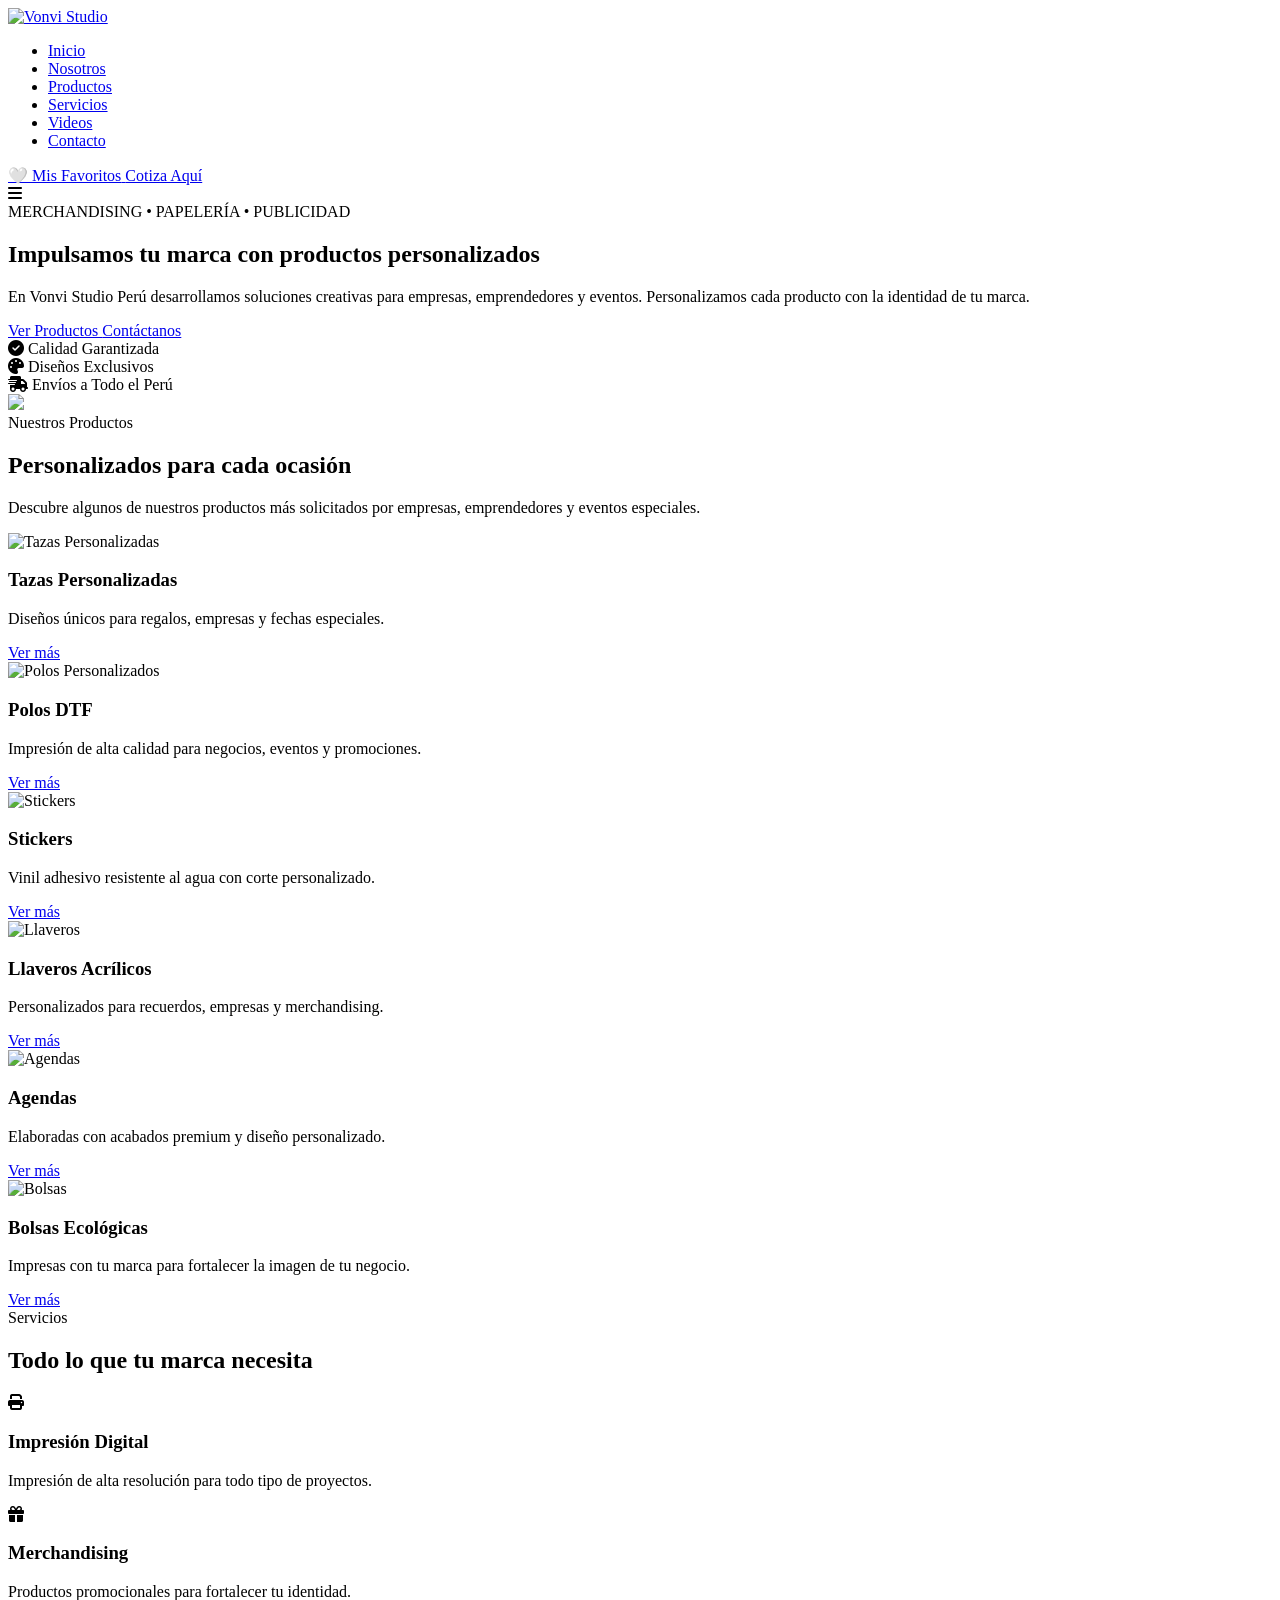
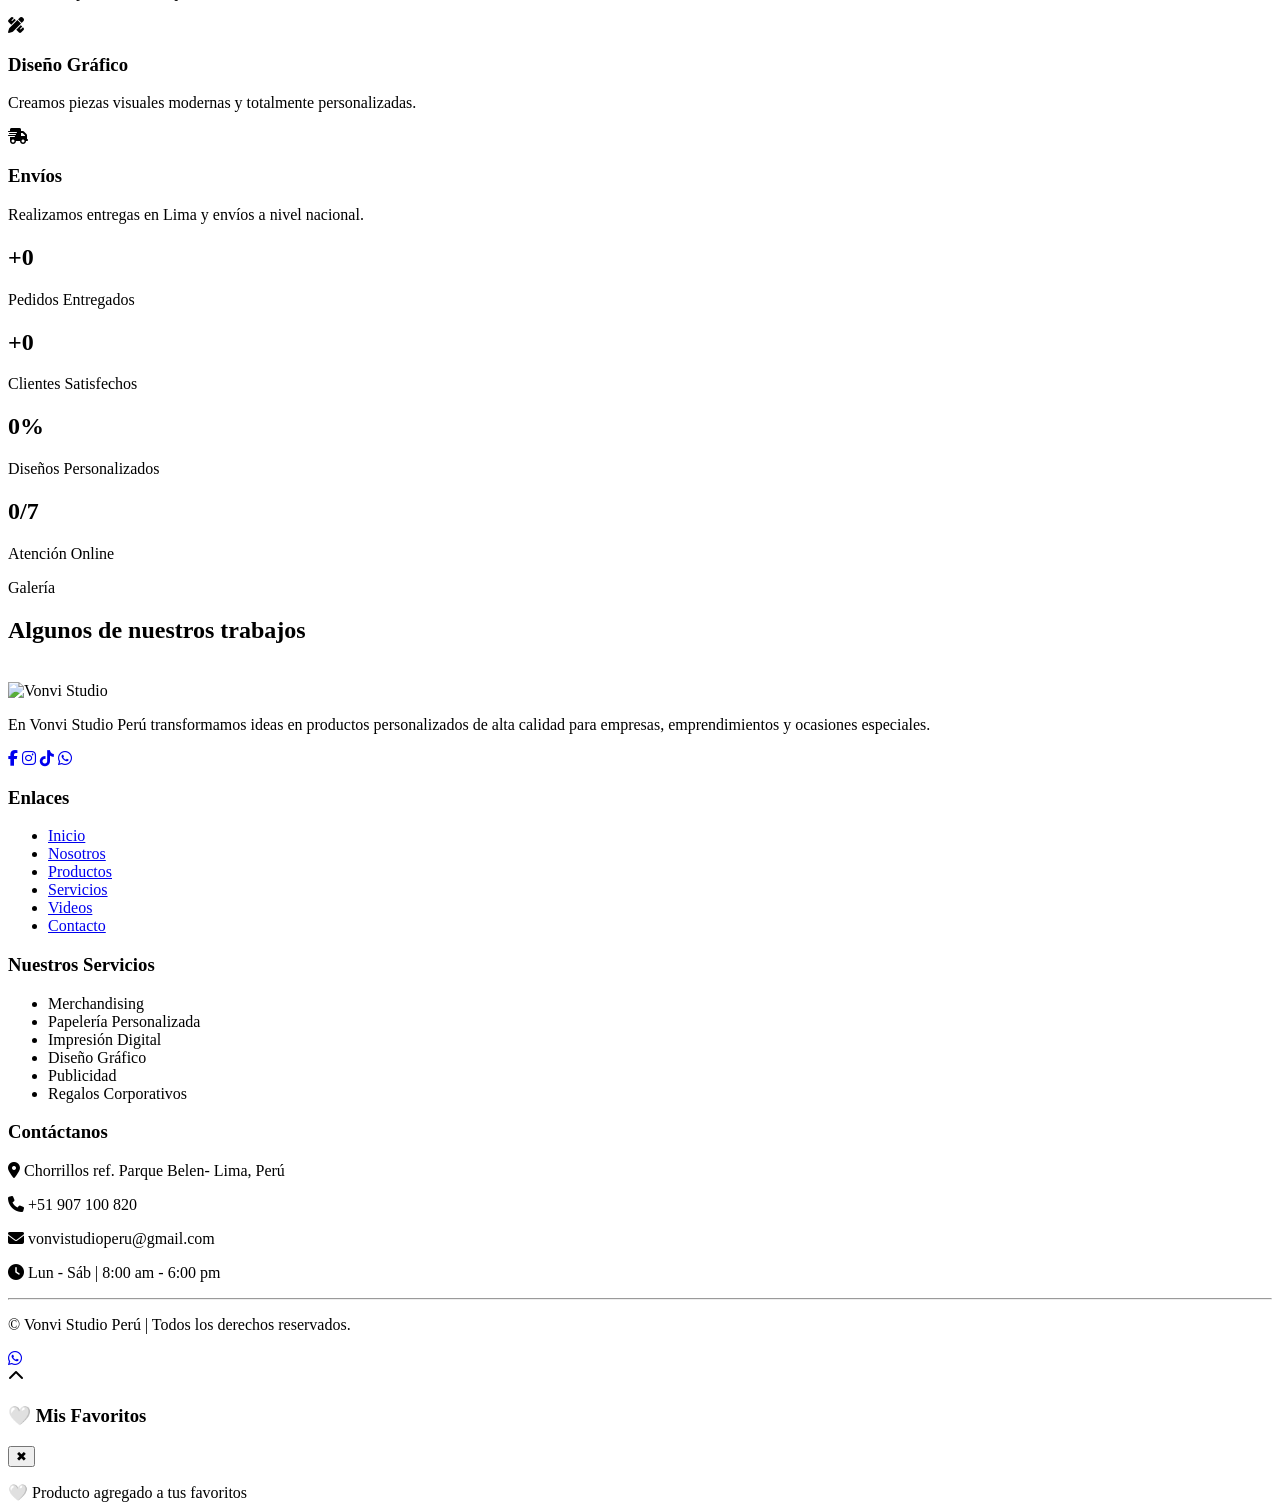
==== index.html @ 6f1f0d2c "Add files via upload" ====
<!DOCTYPE html>
<html lang="es">

<head>

    <meta charset="UTF-8">
    <meta name="viewport" content="width=device-width, initial-scale=1.0">

    <title>Productos | Vonvi Studio Perú</title>
    <link rel="icon" type="image/png" href="img/icon.png">

    <link rel="stylesheet" href="css/estilos.css">
    <link rel="stylesheet" href="css/responsive.css">
    <script src="JAVASCRIPT/script.js"></script>
    <link rel="preconnect" href="https://fonts.googleapis.com">

    <link rel="preconnect" href="https://fonts.gstatic.com" crossorigin>

    <link href="https://fonts.googleapis.com/css2?family=Poppins:wght@300;400;500;600;700;800&display=swap"
        rel="stylesheet">

    <link rel="stylesheet" href="https://cdnjs.cloudflare.com/ajax/libs/font-awesome/6.5.2/css/all.min.css">

</head>

<body>

    <header>

        <div class="contenedor">

            <div class="logo">

                <a href="index.html">

                    <img src="img/logo.png" alt="Vonvi Studio">

                </a>

            </div>

            <nav id="menu">

                <ul>

                    <li><a href="index.html" class="activo">Inicio</a></li>

                    <li><a href="nosotros.html">Nosotros</a></li>

                    <li><a href="productos.html">Productos</a></li>

                    <li><a href="servicios.html">Servicios</a></li>

                    <li><a href="videos.html">Videos</a></li>

                    <li><a href="contacto.html">Contacto</a></li>

                </ul>

            </nav>
            <a href="#" class="btn-header btn-favoritos" onclick="toggleFavoritos(); return false;">

                <span class="icono-favorito">🤍</span>

                <span class="texto-favorito">Mis Favoritos</span>

            </a>

            <a href="contacto.html" class="btn-header">

                Cotiza Aquí

            </a>

            <div class="menu-movil" onclick="abrirMenu()">

                <i class="fa-solid fa-bars"></i>

            </div>

        </div>

    </header>

    <section class="hero">

        <div class="contenedor hero-contenido">

            <div class="hero-texto">

                <span>MERCHANDISING • PAPELERÍA • PUBLICIDAD</span>

                <h1>

                    Impulsamos tu marca con productos personalizados

                </h1>

                <p>

                    En Vonvi Studio Perú desarrollamos soluciones creativas para empresas,
                    emprendedores y eventos. Personalizamos cada producto con la identidad de tu marca.

                </p>

                <div class="hero-botones">

                    <a href="productos.html" class="btn-principal">

                        Ver Productos

                    </a>

                    <a href="contacto.html" class="btn-secundario">

                        Contáctanos

                    </a>

                </div>

                <div class="beneficios">

                    <div>

                        <i class="fa-solid fa-circle-check"></i>

                        Calidad Garantizada

                    </div>

                    <div>

                        <i class="fa-solid fa-palette"></i>

                        Diseños Exclusivos

                    </div>

                    <div>

                        <i class="fa-solid fa-truck-fast"></i>

                        Envíos a Todo el Perú

                    </div>

                </div>

            </div>

            <div class="hero-imagen">


                <img src="img/banner-principal.png">
            </div>

        </div>

    </section>

    <section class="productos">

        <div class="contenedor">

            <div class="titulo-seccion">

                <span>Nuestros Productos</span>

                <h2>Personalizados para cada ocasión</h2>

                <p>
                    Descubre algunos de nuestros productos más solicitados por empresas,
                    emprendedores y eventos especiales.
                </p>

            </div>


            <div class="grid-productos">

                <article class="card-producto">

                    <div class="imagen-producto">

                        <img src="img/tazas.jpg" alt="Tazas Personalizadas">

                    </div>

                    <div class="contenido-producto">

                        <h3>Tazas Personalizadas</h3>

                        <p>
                            Diseños únicos para regalos, empresas y fechas especiales.
                        </p>

                        <a href="productos.html" class="btn-card">
                            Ver más
                        </a>

                    </div>

                </article>

                <article class="card-producto">

                    <div class="imagen-producto">

                        <img src="img/polos.jpg" alt="Polos Personalizados">

                    </div>

                    <div class="contenido-producto">

                        <h3>Polos DTF</h3>

                        <p>
                            Impresión de alta calidad para negocios, eventos y promociones.
                        </p>

                        <a href="productos.html" class="btn-card">
                            Ver más
                        </a>

                    </div>

                </article>

                <article class="card-producto">

                    <div class="imagen-producto">

                        <img src="img/stickers.jpg" alt="Stickers">

                    </div>

                    <div class="contenido-producto">

                        <h3>Stickers</h3>

                        <p>
                            Vinil adhesivo resistente al agua con corte personalizado.
                        </p>

                        <a href="productos.html" class="btn-card">
                            Ver más
                        </a>

                    </div>

                </article>

                <article class="card-producto">

                    <div class="imagen-producto">

                        <img src="img/llaveros.jpg" alt="Llaveros">

                    </div>

                    <div class="contenido-producto">

                        <h3>Llaveros Acrílicos</h3>

                        <p>
                            Personalizados para recuerdos, empresas y merchandising.
                        </p>

                        <a href="productos.html" class="btn-card">
                            Ver más
                        </a>

                    </div>

                </article>

                <article class="card-producto">

                    <div class="imagen-producto">

                        <img src="img/agendas.jpg" alt="Agendas">

                    </div>

                    <div class="contenido-producto">

                        <h3>Agendas</h3>

                        <p>
                            Elaboradas con acabados premium y diseño personalizado.
                        </p>

                        <a href="productos.html" class="btn-card">
                            Ver más
                        </a>

                    </div>

                </article>

                <article class="card-producto">

                    <div class="imagen-producto">

                        <img src="img/bolsas.jpg" alt="Bolsas">

                    </div>

                    <div class="contenido-producto">

                        <h3>Bolsas Ecológicas</h3>

                        <p>
                            Impresas con tu marca para fortalecer la imagen de tu negocio.
                        </p>

                        <a href="productos.html" class="btn-card">
                            Ver más
                        </a>

                    </div>

                </article>

            </div>

        </div>

    </section>

    <section class="servicios">

        <div class="contenedor">

            <div class="titulo-seccion">

                <span>Servicios</span>

                <h2>Todo lo que tu marca necesita</h2>

            </div>

            <div class="contenedor-servicios">

                <div class="servicio">

                    <i class="fa-solid fa-print"></i>

                    <h3>Impresión Digital</h3>

                    <p>
                        Impresión de alta resolución para todo tipo de proyectos.
                    </p>

                </div>

                <div class="servicio">

                    <i class="fa-solid fa-gift"></i>

                    <h3>Merchandising</h3>

                    <p>
                        Productos promocionales para fortalecer tu identidad.
                    </p>

                </div>

                <div class="servicio">

                    <i class="fa-solid fa-pen-ruler"></i>

                    <h3>Diseño Gráfico</h3>

                    <p>
                        Creamos piezas visuales modernas y totalmente personalizadas.
                    </p>

                </div>

                <div class="servicio">

                    <i class="fa-solid fa-truck-fast"></i>

                    <h3>Envíos</h3>

                    <p>
                        Realizamos entregas en Lima y envíos a nivel nacional.
                    </p>

                </div>

            </div>

        </div>

    </section>

    <section class="estadisticas">

        <div class="contenedor">

            <div class="estadistica">
                <h2>+<span class="contador" data-numero="500">0</span></h2>
                <p>Pedidos Entregados</p>
            </div>

            <div class="estadistica">
                <h2>+<span class="contador" data-numero="500">0</span></h2>
                <p>Clientes Satisfechos</p>
            </div>

            <div class="estadistica">
                <h2><span class="contador" data-numero="100">0</span>%</h2>
                <p>Diseños Personalizados</p>
            </div>

            <div class="estadistica">
                <h2><span class="contador" data-numero="24">0</span>/7</h2>
                <p>Atención Online</p>
            </div>

        </div>

    </section>

    <section class="galeria">

        <div class="contenedor">

            <div class="titulo-seccion">

                <span>Galería</span>

                <h2>Algunos de nuestros trabajos</h2>

            </div>

            <div class="grid-galeria">

                <img src="img/galeria1.jpg" alt="">
                <img src="img/galeria2.jpg" alt="">
                <img src="img/galeria3.jpg" alt="">
                <img src="img/galeria4.jpg" alt="">
                <img src="img/galeria5.jpg" alt="">
                <img src="img/galeria6.jpg" alt="">

            </div>

        </div>

    </section>

    <footer>

        <div class="contenedor">

            <div class="footer-grid">

                <div class="footer-col">

                    <img src="img/logo.png" alt="Vonvi Studio" class="logo-footer">

                    <p>
                        En Vonvi Studio Perú transformamos ideas en productos personalizados de alta calidad para
                        empresas, emprendimientos y ocasiones especiales.
                    </p>

                    <div class="redes">

                        <a href="#"><i class="fab fa-facebook-f"></i></a>

                        <a href="#"><i class="fab fa-instagram"></i></a>

                        <a href="#"><i class="fab fa-tiktok"></i></a>

                        <a href="#"><i class="fab fa-whatsapp"></i></a>

                    </div>

                </div>

                <div class="footer-col">

                    <h3>Enlaces</h3>

                    <ul>

                        <li><a href="index.html">Inicio</a></li>

                        <li><a href="nosotros.html">Nosotros</a></li>

                        <li><a href="productos.html">Productos</a></li>

                        <li><a href="servicios.html">Servicios</a></li>

                        <li><a href="videos.html">Videos</a></li>

                        <li><a href="contacto.html">Contacto</a></li>

                    </ul>

                </div>

                <div class="footer-col">

                    <h3>Nuestros Servicios</h3>

                    <ul>

                        <li>Merchandising</li>

                        <li>Papelería Personalizada</li>

                        <li>Impresión Digital</li>

                        <li>Diseño Gráfico</li>

                        <li>Publicidad</li>

                        <li>Regalos Corporativos</li>

                    </ul>

                </div>

                <div class="footer-col">

                    <h3>Contáctanos</h3>

                    <p><i class="fas fa-location-dot"></i> Chorrillos ref. Parque Belen- Lima, Perú</p>

                    <p><i class="fas fa-phone"></i> +51 907 100 820</p>

                    <p><i class="fas fa-envelope"></i> vonvistudioperu@gmail.com</p>

                    <p><i class="fas fa-clock"></i> Lun - Sáb | 8:00 am - 6:00 pm</p>

                </div>

            </div>

            <hr>

            <div class="footer-bottom">

                <p>
                    © <span id="anio"></span> Vonvi Studio Perú | Todos los derechos reservados.
                </p>

            </div>

        </div>

    </footer>

    <a href="https://wa.me/51907100820" class="whatsapp" target="_blank">

        <i class="fab fa-whatsapp"></i>

    </a>

    <div id="btnTop">

        <i class="fas fa-chevron-up"></i>

    </div>

    <div id="panelFavoritos">

        <div class="headerFavoritos">

            <h3>🤍 Mis Favoritos</h3>

            <button onclick="cerrarFavoritos()">
                ✖
            </button>

        </div>

        <div id="contenidoFavoritos">

            <ul id="listaFavoritos">

            </ul>

        </div>

    </div>
    <div id="mensajeFavorito">
        🤍 Producto agregado a tus favoritos
    </div>

</body>

</html>
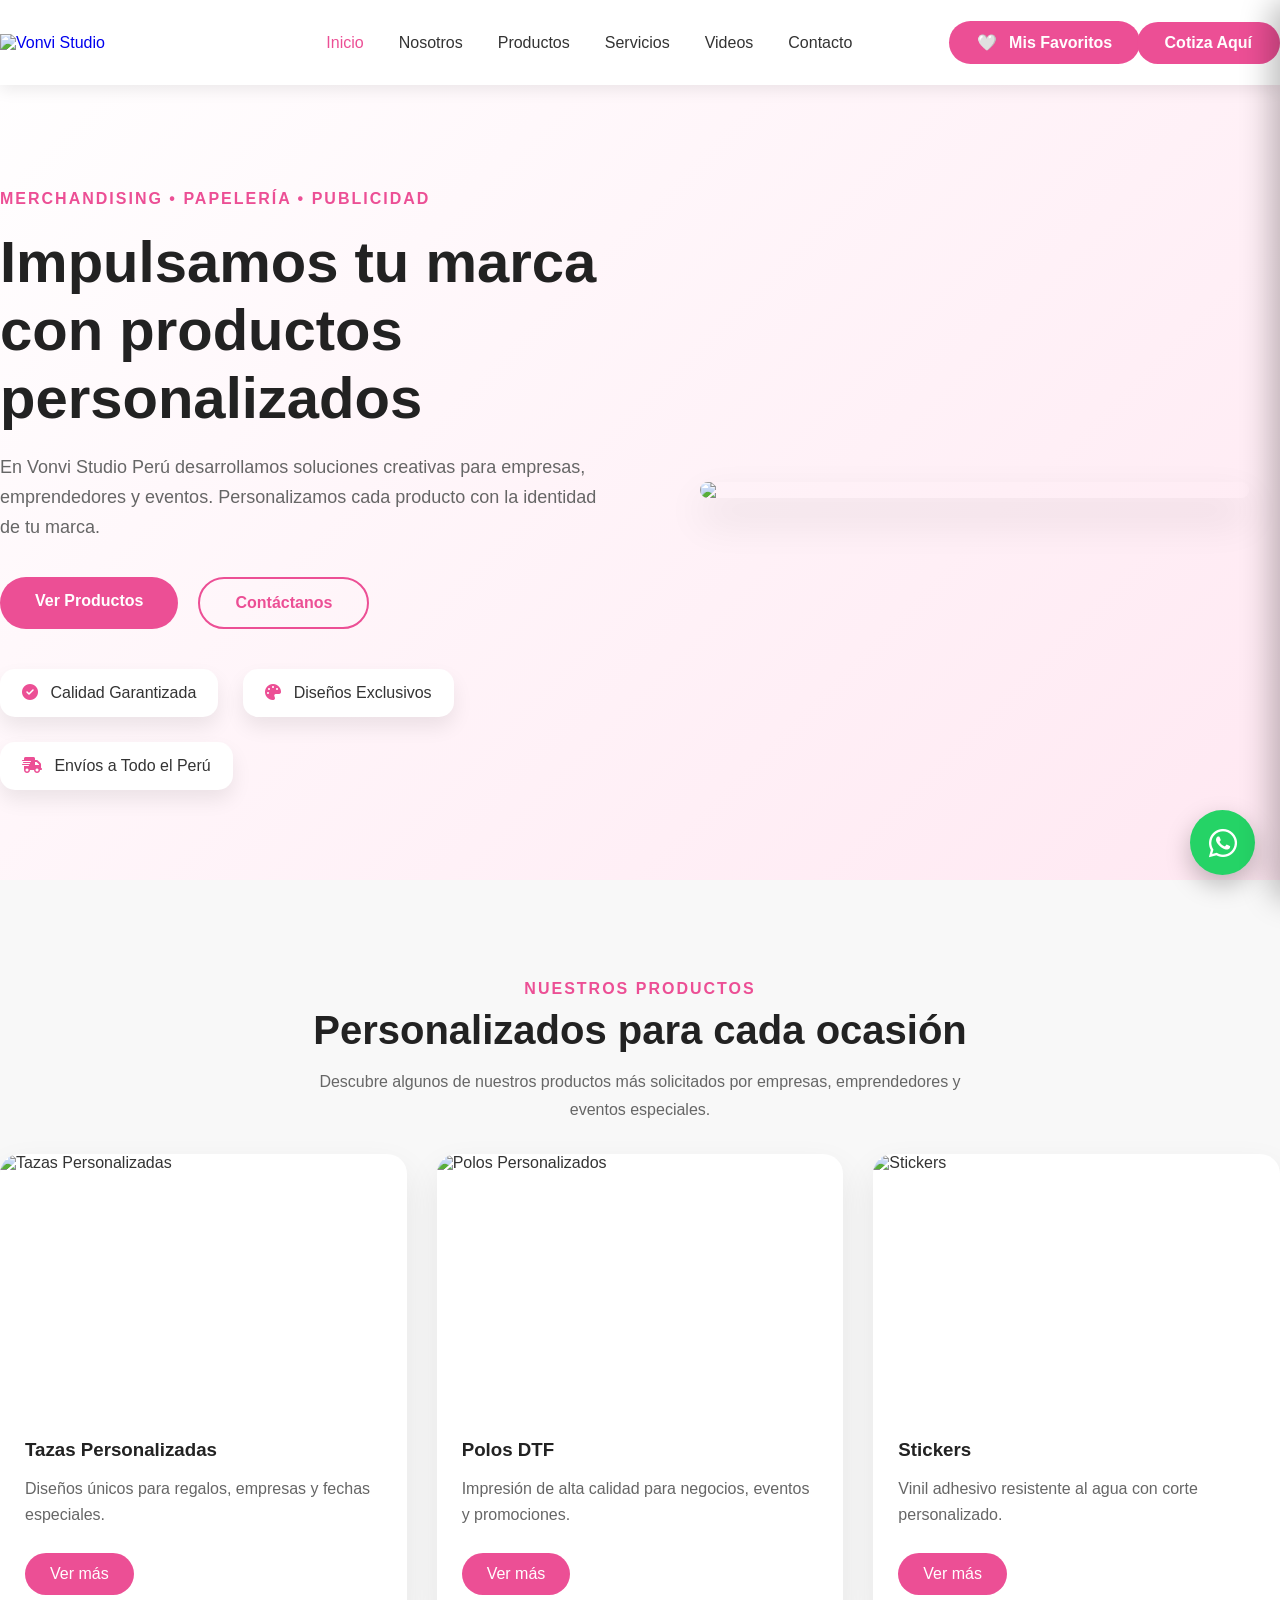
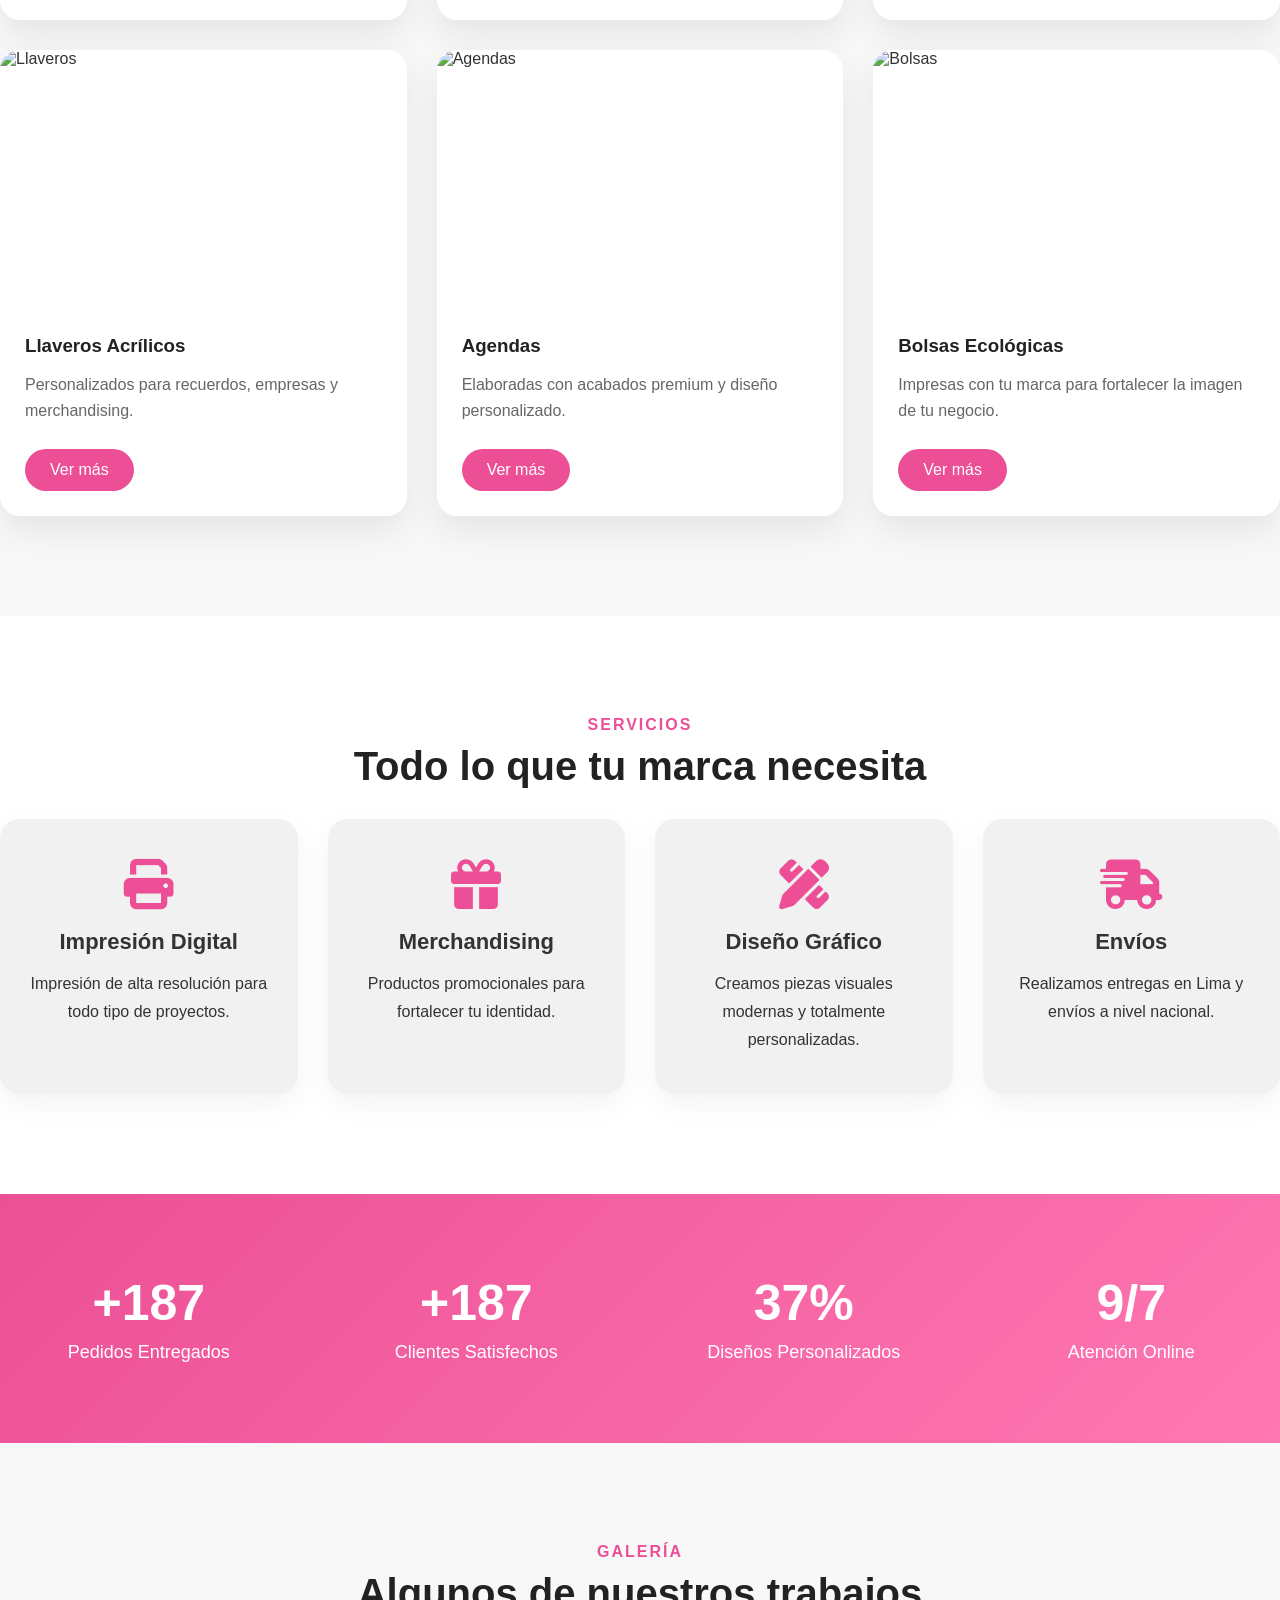
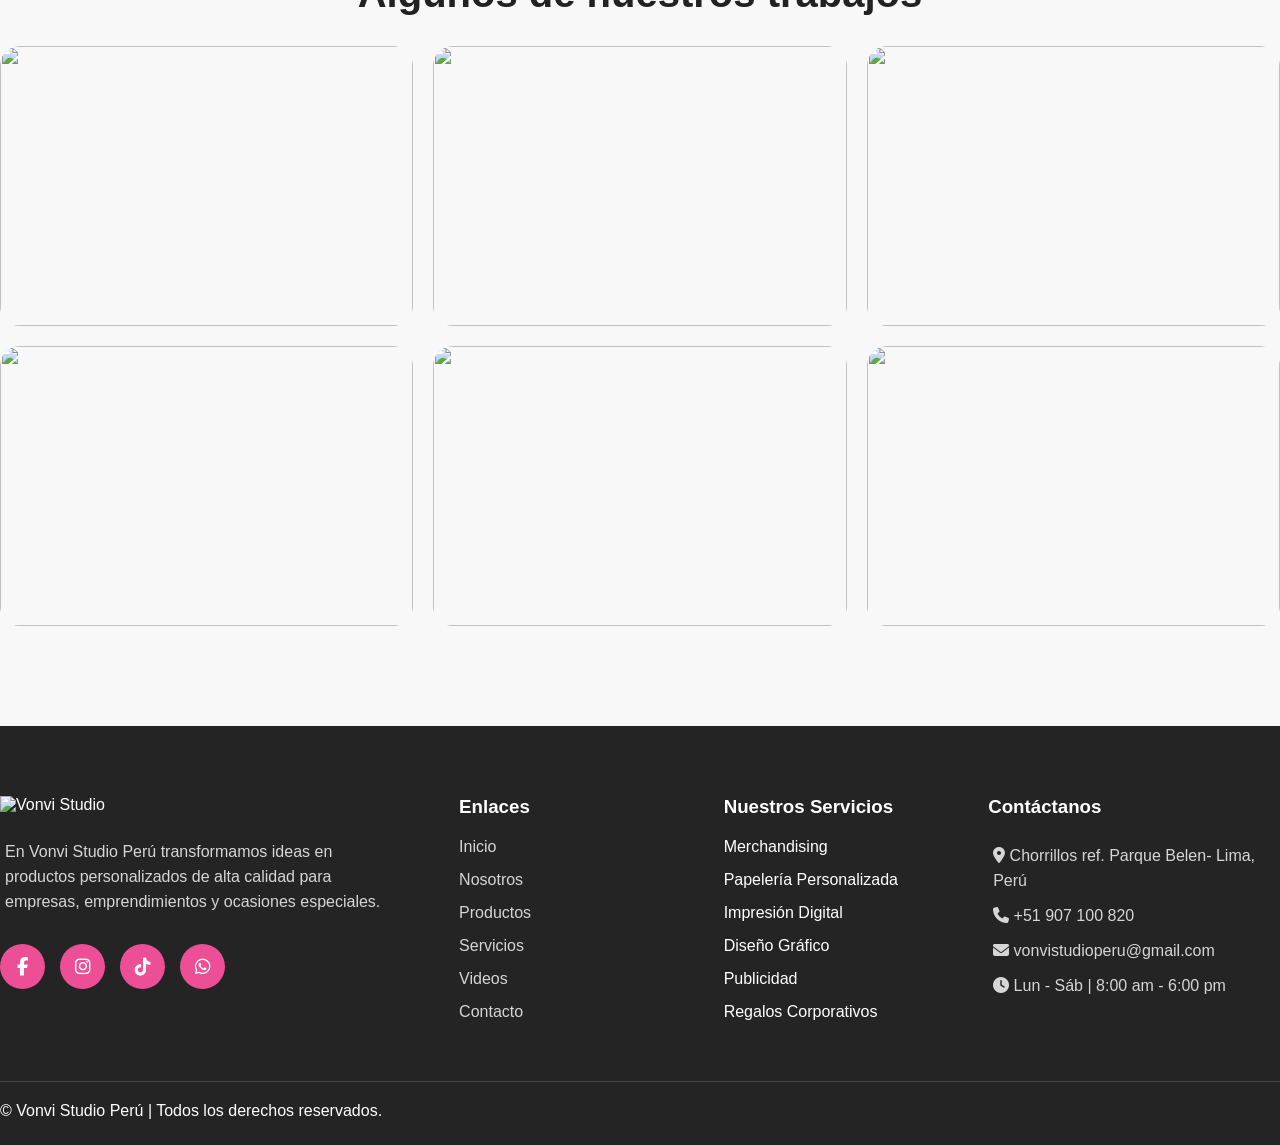
==== commit 9d478c37: "index.html" ====
--- a/index.html
+++ b/index.html
@@ -9,9 +9,9 @@
     <title>Productos | Vonvi Studio Perú</title>
     <link rel="icon" type="image/png" href="img/icon.png">
 
-    <link rel="stylesheet" href="css/estilos.css">
-    <link rel="stylesheet" href="css/responsive.css">
-    <script src="JAVASCRIPT/script.js"></script>
+    <link rel="stylesheet" href="estilos.css">
+    <link rel="stylesheet" href="responsive.css">
+    <script src="script.js"></script>
     <link rel="preconnect" href="https://fonts.googleapis.com">
 
     <link rel="preconnect" href="https://fonts.gstatic.com" crossorigin>
@@ -594,4 +594,4 @@
 
 </body>
 
-</html>+</html>
--- a/estilos.css
+++ b/estilos.css
@@ -0,0 +1,1769 @@
+* {
+    margin: 0;
+    padding: 0;
+    box-sizing: border-box;
+    font-family: 'Poppins', sans-serif;
+}
+
+html {
+    scroll-behavior: smooth;
+}
+
+body {
+    background: #f8f8f8;
+    color: #333;
+    overflow-x: hidden;
+}
+
+
+.top-bar {
+    width: 100%;
+    background: #ec4f95;
+    color: #fff;
+    font-size: 13px;
+    padding: 8px;
+    display: flex;
+    justify-content: center;
+}
+
+.top-bar p {
+    margin: 0;
+}
+
+img {
+    width: 100%;
+    display: block;
+}
+
+a {
+    text-decoration: none;
+}
+
+ul {
+    list-style: none;
+}
+
+.contenedor {
+    width: 100%;
+    max-width: 1400px;
+    margin: auto;
+}
+
+/*==========================
+HEADER
+==========================*/
+
+header {
+    width: 100%;
+    background: #ffffff;
+    position: fixed;
+    top: 0;
+    left: 0;
+    z-index: 1000;
+    box-shadow: 0 5px 15px rgba(0, 0, 0, .08);
+}
+
+header .contenedor {
+    display: flex;
+    justify-content: space-between;
+    align-items: center;
+    height: 85px;
+}
+
+.logo img {
+    width: 240px;
+}
+
+
+nav ul {
+    display: flex;
+    gap: 35px;
+}
+
+nav ul li a {
+    color: #333;
+    font-weight: 500;
+    transition: .3s;
+}
+
+nav ul li a:hover,
+nav ul li a.activo {
+    color: #ec4f95;
+}
+
+.btn-header {
+    background: #ec4f95;
+    color: #fff;
+    margin-left: -90px;
+    padding: 12px 28px;
+    border-radius: 40px;
+    transition: .3s;
+    font-weight: 600;
+}
+
+.btn-header.btn-favoritos {
+    margin-left: 10px;
+
+}
+
+.btn-header:hover {
+    background: #ff6aa9;
+    transform: translateY(-3px);
+}
+
+.menu-movil {
+    display: none;
+    font-size: 28px;
+    color: #ec4f95;
+    cursor: pointer;
+}
+.icono-favorito{
+    margin-right:8px;
+}
+
+/* PANEL */
+
+
+#panelFavoritos {
+
+    position: fixed;
+
+    top: 0;
+
+    right: 0;
+
+    width: 360px;
+
+    height: 100vh;
+
+    background: white;
+
+    box-shadow: -10px 0 30px rgba(0, 0, 0, .25);
+
+    transform: translateX(100%);
+
+    transition: .4s ease;
+
+    z-index: 99999;
+    border-radius: 20px 0px 0px 20px;
+
+
+}
+
+/* cuando se abre */
+
+.itemFavorito {
+
+    background: #f8f8f8;
+
+    border-radius: 12px;
+
+    padding: 15px;
+
+    margin-bottom: 12px;
+
+    font-weight: 500;
+
+    transition: .3s;
+
+}
+
+.itemFavorito:hover {
+
+    background: #ffe6f2;
+
+}
+
+.vacio {
+
+    text-align: center;
+
+    color: #999;
+
+    margin-top: 40px;
+
+    background: none;
+
+}
+
+.btnEliminar {
+
+    background: none;
+
+    border: none;
+    margin-left: 20px;
+
+    color: #999;
+
+    font-size: 22px;
+
+    font-weight: bold;
+
+    cursor: pointer;
+
+    transition: .3s;
+
+}
+
+.btnEliminar:hover {
+
+    color: #eb4a94;
+
+    transform: scale(1.2);
+
+}
+
+#mensajeFavorito {
+
+    position: fixed;
+
+    top: 100px;
+
+    left:40%;
+
+    transform: translate(0px,0px,-50px,0px);
+
+    background: #18c22e;
+
+    color: white;
+
+    padding: 15px 28px; 
+
+    border-radius: 30px;
+
+    font-weight: 600;
+
+    box-shadow: 0 10px 25px rgba(0, 0, 0, .2);
+
+    opacity: 0;
+    transition: transform .4s ease, opacity .4s ease;
+
+    z-index: 999999;
+}
+
+
+#mensajeFavorito.mostrar{
+
+    transform: translate(-50%, 50%);
+
+    opacity: 1;
+
+}
+
+#panelFavoritos.activo {
+
+    transform: translateX(0);
+
+}
+
+/* encabezado */
+
+.headerFavoritos {
+
+    background: #eb4a94;
+
+    color: white;
+
+    padding: 20px;
+
+    display: flex;
+
+    justify-content: space-between;
+
+    align-items: center;
+    border-radius: 20px 0px 0px 0px;
+
+
+}
+
+.headerFavoritos h3 {
+
+    margin: 0;
+
+}
+
+.headerFavoritos button {
+
+    border: none;
+
+    background: none;
+
+    color: white;
+
+    font-size: 22px;
+
+    cursor: pointer;
+
+}
+
+/* contenido */
+
+#contenidoFavoritos {
+
+    padding: 20px;
+
+}
+
+/* lista */
+
+#listaFavoritos {
+
+    list-style: none;
+
+    padding: 0;
+
+    margin: 0;
+
+}
+
+/* cada favorito */
+
+#listaFavoritos li {
+
+    padding: 12px;
+
+    background: #f7f7f7;
+
+    border-radius: 10px;
+
+    margin-bottom: 10px;
+
+}
+
+/* mensaje vacío */
+
+.vacio {
+
+    color: #888;
+
+    text-align: center;
+
+    margin-top: 40px;
+
+}
+
+/*==========================
+HERO
+==========================*/
+
+.hero {
+    padding-top: 190px;
+    padding-bottom: 90px;
+    background: linear-gradient(135deg, #fff, #ffe8f2);
+}
+
+
+.hero-contenido {
+    display: flex;
+    align-items: center;
+    justify-content: space-between;
+    gap: 60px;
+}
+
+.hero-texto {
+    flex: 1;
+}
+
+.hero-texto span {
+    color: #ec4f95;
+    font-weight: 700;
+    letter-spacing: 2px;
+}
+
+.hero-texto h1 {
+    font-size: 58px;
+    line-height: 68px;
+    margin: 20px 0;
+    color: #222;
+}
+
+.hero-texto p {
+    color: #666;
+    line-height: 30px;
+    font-size: 18px;
+    margin-bottom: 35px;
+}
+
+.hero-botones {
+    display: flex;
+    gap: 20px;
+    margin-bottom: 40px;
+}
+
+.btn-principal {
+    background: #ec4f95;
+    color: #fff;
+    padding: 15px 35px;
+    border-radius: 40px;
+    transition: .3s;
+    font-weight: 600;
+}
+
+.btn-principal:hover {
+    background: #ff6aa9;
+    transform: translateY(-4px);
+}
+
+.btn-secundario {
+    border: 2px solid #ec4f95;
+    color: #ec4f95;
+    padding: 15px 35px;
+    border-radius: 40px;
+    transition: .3s;
+    font-weight: 600;
+}
+
+.btn-secundario:hover {
+    background: #ec4f95;
+    color: #fff;
+}
+
+.beneficios {
+    display: flex;
+    gap: 25px;
+    flex-wrap: wrap;
+}
+
+.beneficios div {
+    background: #fff;
+    padding: 15px 22px;
+    border-radius: 15px;
+    box-shadow: 0 10px 20px rgba(0, 0, 0, .08);
+    font-weight: 500;
+}
+
+.beneficios i {
+    color: #ec4f95;
+    margin-right: 8px;
+}
+
+.hero-imagen {
+    flex: 1;
+}
+
+.hero-imagen img {
+    width: 90%;
+    margin-left: 30px;
+    border-radius: 50px;
+    box-shadow: 0 20px 40px rgba(0, 0, 0, .12);
+}
+
+/*==========================
+TITULOS
+==========================*/
+
+.titulo-seccion {
+    text-align: center;
+    margin-bottom: 30px;
+}
+
+.titulo-seccion span {
+    color: #ec4f95;
+    font-weight: 700;
+    text-transform: uppercase;
+    letter-spacing: 2px;
+}
+
+.titulo-seccion h2 {
+    font-size: 40px;
+    margin-top: 10px;
+    color: #222;
+}
+
+.titulo-seccion p {
+    margin-top: 15px;
+    color: #666;
+    max-width: 700px;
+    margin-left: auto;
+    margin-right: auto;
+    line-height: 28px;
+}
+
+
+.cata p {
+    margin-top: 15px;
+    color: #fafafa;
+    max-width: 700px;
+    margin-left: auto;
+    margin-right: auto;
+    line-height: 28px;
+}
+
+/*==========================
+PRODUCTOS
+==========================*/
+.botones-card {
+
+    display: flex;
+
+    gap: 20px;
+    text-align: center;
+
+    margin-top: -25px;
+    margin-bottom: 30px;
+    margin-left: 30px;
+    margin-right: 30px;
+
+}
+
+.botones-card a,
+.botones-card button {
+
+    flex: 1;
+
+}
+
+.btn-favorito {
+
+    background: #eb4a94;
+
+    color: white;
+
+    border: none;
+
+    border-radius: 30px;
+
+    cursor: pointer;
+
+    font-size: 16px;
+
+    font-weight: 200;
+
+    padding: 10px 20px;
+
+    transition: .3s;
+
+}
+
+.btn-favorito:hover {
+
+    background: #d93682;
+
+    transform: translateY(-3px);
+
+}
+
+.btn-card:hover {
+
+    background: #d93682;
+
+    transform: translateY(-3px);
+
+}
+
+.productos {
+    padding: 100px 0;
+}
+
+
+.grid-productos {
+    display: grid;
+    grid-template-columns: repeat(3, 1fr);
+    gap: 30px;
+}
+
+.card-producto {
+    background: #fff;
+    border-radius: 20px;
+    overflow: hidden;
+    box-shadow: 0 15px 35px rgba(0, 0, 0, .08);
+    transition: .35s;
+    opacity: 0;
+    transform: translateY(60px);
+    transition: 1s;
+}
+
+.card-producto.mostrar {
+    opacity: 1;
+    transform: translateY(0);
+}
+
+
+.card-producto:hover {
+    transform: translateY(-10px);
+}
+
+.imagen-producto {
+    height: 260px;
+    overflow: hidden;
+}
+
+.imagen-producto img {
+    width: 100%;
+    height: 100%;
+    object-fit: cover;
+    transition: .4s;
+}
+
+.card-producto:hover img {
+    transform: scale(1.08);
+}
+
+.contenido-producto {
+    padding: 25px;
+}
+
+.contenido-producto h3 {
+    margin-bottom: 15px;
+    color: #222;
+}
+
+.contenido-producto p {
+    color: #666;
+    line-height: 26px;
+    margin-bottom: 25px;
+}
+
+.btn-card {
+    display: inline-block;
+    background: #ec4f95;
+    color: #fff;
+    padding: 12px 25px;
+    border-radius: 30px;
+    transition: .3s;
+}
+
+.btn-card:hover {
+    background: #ff6aa9;
+}
+
+/*==========================
+SERVICIOS
+==========================*/
+
+.servicios {
+    padding: 100px 0;
+    background: #fff;
+}
+
+.contenedor-servicios {
+    display: grid;
+    grid-template-columns: repeat(4, 1fr);
+    gap: 30px;
+}
+
+.servicio {
+    background: #f1f1f1;
+    padding: 40px 30px;
+    text-align: center;
+    border-radius: 20px;
+    transition: .35s;
+    box-shadow: 0 10px 30px rgba(0, 0, 0, .05);
+}
+
+.servicio:hover {
+    transform: translateY(-10px);
+    background: #ec4f95;
+    color: #fff;
+}
+
+.servicio i {
+    font-size: 50px;
+    color: #ec4f95;
+    margin-bottom: 20px;
+    transition: .35s;
+}
+
+.servicio:hover i {
+    color: #fff;
+}
+
+.servicio h3 {
+    margin-bottom: 15px;
+    font-size: 22px;
+}
+
+.servicio p {
+    line-height: 28px;
+}
+
+/*==========================
+ESTADISTICAS
+==========================*/
+
+.estadisticas {
+    background: linear-gradient(135deg, #ec4f95, #ff78b2);
+    padding: 80px 0;
+    color: #fff;
+}
+
+.estadisticas .contenedor {
+    display: grid;
+    grid-template-columns: repeat(4, 1fr);
+    gap: 30px;
+    text-align: center;
+}
+
+.estadistica h2 {
+    font-size: 50px;
+    margin-bottom: 10px;
+}
+
+.estadistica p {
+    font-size: 18px;
+}
+
+/*==========================
+GALERIA
+==========================*/
+
+.galeria {
+    padding: 100px 0;
+}
+
+.grid-galeria {
+    display: grid;
+    grid-template-columns: repeat(3, 1fr);
+    gap: 20px;
+}
+
+.grid-galeria img {
+    width: 100%;
+    height: 280px;
+    object-fit: cover;
+    border-radius: 20px;
+    transition: .4s;
+    cursor: pointer;
+}
+
+.grid-galeria img:hover {
+    transform: scale(1.05);
+    box-shadow: 0 15px 30px rgba(0, 0, 0, .15);
+}
+
+/*==========================
+VIDEOS
+==========================*/
+
+.videos {
+    padding: 100px 0;
+    background: #fff;
+}
+
+.grid-videos {
+    display: grid;
+    grid-template-columns: repeat(3, 1fr);
+    gap: 30px;
+}
+
+.video-card {
+    background: #fff;
+    border-radius: 20px;
+    overflow: hidden;
+    box-shadow: 0 10px 30px rgba(0, 0, 0, .08);
+    transition: .35s;
+}
+
+.video-card:hover {
+    transform: translateY(-10px);
+}
+
+.video-card video {
+    width: 100%;
+    display: block;
+}
+
+.video-card h3 {
+    padding: 20px;
+    text-align: center;
+    color: #333;
+}
+
+/*==========================
+CONTACTO
+==========================*/
+
+.contacto {
+    padding: 100px 0;
+}
+
+.contenedor-contacto {
+    display: grid;
+    grid-template-columns: 1fr 1fr;
+    gap: 50px;
+}
+
+.info-contacto {
+    background: #fff;
+    padding: 40px;
+    border-radius: 20px;
+    box-shadow: 0 10px 30px rgba(0, 0, 0, .08);
+}
+
+.info-contacto h3 {
+    margin-bottom: 25px;
+    color: #ec4f95;
+}
+
+.info-contacto p {
+    margin-bottom: 20px;
+    line-height: 28px;
+}
+
+.info-contacto i {
+    color: #ec4f95;
+    margin-right: 10px;
+}
+
+.info-contacto iframe {
+    width: 100%;
+    height: 500px;
+    border: none;
+    border-radius: 15px;
+    margin-top: 25px;
+}
+
+.formulario {
+    background: #fff;
+    padding: 40px;
+    border-radius: 20px;
+    box-shadow: 0 10px 30px rgba(0, 0, 0, .08);
+}
+
+.formulario form {
+    display: flex;
+    flex-direction: column;
+    gap: 20px;
+}
+
+.formulario input,
+.formulario select,
+.formulario textarea {
+    padding: 15px;
+    border: 1px solid #ddd;
+    border-radius: 12px;
+    outline: none;
+    font-size: 16px;
+    transition: .3s;
+}
+
+.formulario input:focus,
+.formulario select:focus,
+.formulario textarea:focus {
+    border-color: #ec4f95;
+}
+
+.formulario textarea {
+    resize: none;
+}
+
+.formulario button {
+    background: #ec4f95;
+    color: #fff;
+    border: none;
+    padding: 16px;
+    border-radius: 35px;
+    font-size: 17px;
+    cursor: pointer;
+    transition: .3s;
+}
+
+.formulario button:hover {
+    background: #ff6aa9;
+}
+
+/*==========================
+FOOTER
+==========================*/
+
+footer {
+    background: #242424;
+    color: #fff;
+    padding: 70px 0 25px;
+}
+
+.footer-grid {
+    display: grid;
+    grid-template-columns: 2fr 1fr 1fr 1.5fr;
+    gap: 70px;
+}
+
+.logo-footer {
+    width: 300px;
+    margin-bottom: 20px;
+}
+
+.footer-grid p {
+    padding: 5px;
+    line-height: 25px;
+    color: #d6d6d6;
+}
+
+.footer-grid h3 {
+    margin-bottom: 20px;
+    color: #fff;
+}
+
+.footer-grid ul li {
+    margin-bottom: 15px;
+}
+
+.footer-grid ul li a {
+    color: #d6d6d6;
+    transition: .3s;
+}
+
+.footer-grid ul li a:hover {
+    color: #ec4f95;
+}
+
+.redes {
+    display: flex;
+    gap: 15px;
+}
+
+.redes a {
+    margin-top: 25px;
+    width: 45px;
+    height: 45px;
+    border-radius: 50%;
+    background: #ec4f95;
+    color: #fff;
+    display: flex;
+    justify-content: center;
+    align-items: center;
+    transition: .3s;
+    font-size: 18px;
+}
+
+.redes a:hover {
+    transform: translateY(-5px);
+    background: #ff6aa9;
+}
+
+footer hr {
+    margin: 45px 0 20px;
+    border: none;
+    border-top: 1px solid rgba(255, 255, 255, .15);
+}
+
+.copyright {
+    text-align: center;
+    color: #bfbfbf;
+}
+
+/*WHATSAPP*/
+
+.whatsapp {
+    position: fixed;
+    bottom: 25px;
+    right: 25px;
+    width: 65px;
+    height: 65px;
+    border-radius: 50%;
+    background: #25D366;
+    color: #fff;
+    display: flex;
+    justify-content: center;
+    align-items: center;
+    font-size: 32px;
+    box-shadow: 0 10px 25px rgba(0, 0, 0, .25);
+    z-index: 999;
+    transition: .3s;
+}
+
+.whatsapp:hover {
+    transform: scale(1.1);
+}
+
+/*ANIMACIONES*/
+
+
+
+@keyframes aparecer {
+
+    from {
+        opacity: 0;
+        transform: translateY(40px);
+    }
+
+    to {
+        opacity: 1;
+        transform: translateY(0);
+    }
+
+}
+
+
+
+.hero,
+.productos,
+.servicios,
+.estadisticas,
+.galeria,
+.videos,
+.contacto {
+    animation: aparecer .8s ease;
+}
+
+/*====================================
+CLASES PARA JAVASCRIPT
+====================================*/
+
+section {
+    opacity: 1;
+    transform: translateY(0);
+    transition: .5s;
+}
+
+.mostrar {
+    opacity: 1 !important;
+    transform: translateY(0) !important;
+}
+
+/*====================================
+MODAL
+====================================*/
+
+.modal {
+    position: fixed;
+    top: 0;
+    left: 0;
+    width: 100%;
+    height: 100%;
+    background: rgba(0, 0, 0, .6);
+    display: none;
+    justify-content: center;
+    align-items: center;
+    z-index: 9999;
+}
+
+.modal-contenido {
+    width: 90%;
+    max-width: 500px;
+    background: #fff;
+    padding: 35px;
+    border-radius: 20px;
+    position: relative;
+    animation: modal .4s;
+}
+
+.modal-contenido h2 {
+    color: #ec4f95;
+    margin-bottom: 20px;
+}
+
+.modal-contenido input,
+.modal-contenido textarea,
+.modal-contenido select {
+    width: 100%;
+    padding: 15px;
+    margin-bottom: 15px;
+    border: 1px solid #ddd;
+    border-radius: 10px;
+    outline: none;
+}
+
+.modal-contenido button {
+    width: 100%;
+    padding: 15px;
+    background: #ec4f95;
+    color: #fff;
+    border: none;
+    border-radius: 30px;
+    cursor: pointer;
+    transition: .3s;
+}
+
+.modal-contenido button:hover {
+    background: #ff6aa9;
+}
+
+.cerrar-modal {
+    position: absolute;
+    top: 15px;
+    right: 20px;
+    font-size: 30px;
+    cursor: pointer;
+    color: #ec4f95;
+}
+
+/*====================================
+BUSCADOR
+====================================*/
+
+.buscador {
+    width: 100%;
+    max-width: 500px;
+    margin: 0 auto 50px;
+}
+
+.buscador input {
+    width: 100%;
+    padding: 15px 20px;
+    border-radius: 40px;
+    border: 1px solid #ddd;
+    outline: none;
+    font-size: 16px;
+}
+
+.buscador input:focus {
+    border-color: #ec4f95;
+}
+
+/*====================================
+FILTRO
+====================================*/
+
+.filtros {
+    display: flex;
+    justify-content: center;
+    gap: 20px;
+    margin-bottom: 50px;
+    flex-wrap: wrap;
+}
+
+.filtros select {
+    padding: 14px 20px;
+    border-radius: 30px;
+    border: 1px solid #ddd;
+    outline: none;
+}
+
+/*====================================
+TABLA
+====================================*/
+
+.tabla-precios {
+    padding: 100px 0;
+    background: #fff;
+}
+
+.tabla-precios table {
+    width: 100%;
+    border-collapse: collapse;
+    background: #fff;
+    border-radius: 15px;
+    overflow: hidden;
+    box-shadow: 0 15px 30px rgba(0, 0, 0, .08);
+}
+
+.tabla-precios th {
+    background: #ec4f95;
+    color: #fff;
+    padding: 18px;
+}
+
+.tabla-precios td {
+    padding: 18px;
+    border-bottom: 1px solid #eee;
+    text-align: center;
+}
+
+.tabla-precios tr:hover {
+    background: #fff3f8;
+}
+
+/*====================================
+BOTON IR ARRIBA
+====================================*/
+
+#btnTop {
+    position: fixed;
+    right: 25px;
+    bottom: 100px;
+    width: 55px;
+    height: 55px;
+    background: #ec4f95;
+    color: #fff;
+    border-radius: 50%;
+    display: none;
+    justify-content: center;
+    align-items: center;
+    cursor: pointer;
+    font-size: 22px;
+    z-index: 999;
+    transition: .3s;
+}
+
+#btnTop:hover {
+    transform: translateY(-6px);
+    background: #ff6aa9;
+}
+
+/*====================================
+CLIENTES
+====================================*/
+
+.clientes {
+    padding: 100px 0;
+    background: #fff;
+}
+
+.grid-clientes {
+    display: grid;
+    grid-template-columns: repeat(5, 1fr);
+    gap: 30px;
+    align-items: center;
+}
+
+.grid-clientes img {
+    width: 100%;
+    filter: grayscale(100%);
+    transition: .3s;
+}
+
+.grid-clientes img:hover {
+    filter: none;
+    transform: scale(1.05);
+}
+
+/*====================================
+TESTIMONIOS
+====================================*/
+
+.testimonios {
+    padding: 100px 0;
+}
+
+.grid-testimonios {
+    display: grid;
+    grid-template-columns: repeat(3, 1fr);
+    gap: 30px;
+}
+
+.testimonio {
+    background: #fff;
+    padding: 35px;
+    border-radius: 20px;
+    box-shadow: 0 10px 30px rgba(0, 0, 0, .08);
+}
+
+.testimonio img {
+    width: 80px;
+    height: 80px;
+    border-radius: 50%;
+    object-fit: cover;
+    margin-bottom: 20px;
+}
+
+.testimonio h3 {
+    margin-bottom: 10px;
+}
+
+.testimonio p {
+    color: #666;
+    line-height: 28px;
+}
+
+
+@keyframes flotar {
+
+
+
+    0% {
+        transform: translateY(0);
+    }
+
+    50% {
+        transform: translateY(-8px);
+    }
+
+    100% {
+        transform: translateY(0);
+    }
+}
+
+.testimonio {
+
+    animation: flotar 3s ease-in-out infinite;
+
+}
+
+
+
+.hero-imagen img {
+
+    animation: flotar 4s infinite;
+
+}
+
+@keyframes zoom {
+
+    from {
+
+        transform: scale(1);
+
+    }
+
+    to {
+
+        transform: scale(1.05);
+
+    }
+
+}
+
+.card-producto:hover img {
+
+    animation: zoom .4s forwards;
+
+}
+
+
+
+/*==========================
+HERO PAGINA
+==========================*/
+
+.hero-pagina {
+    margin-top: 85px;
+    padding: 90px 0;
+    background: linear-gradient(135deg, #ec4f95, #ff85b7);
+    color: #fff;
+    text-align: center;
+}
+
+.hero-pagina h1 {
+    font-size: 48px;
+    margin-bottom: 15px;
+}
+
+.hero-pagina p {
+    font-size: 18px;
+    max-width: 700px;
+    margin: auto;
+    line-height: 30px;
+}
+
+/*==========================
+NOSOTROS
+==========================*/
+
+.nosotros {
+    padding: 100px 0;
+    background: #fff;
+}
+
+.nosotros-grid {
+    display: grid;
+    grid-template-columns: 1fr 1fr;
+    gap: 60px;
+    align-items: center;
+}
+
+.nosotros-grid img {
+    width: 100%;
+    border-radius: 20px;
+    box-shadow: 0 15px 35px rgba(0, 0, 0, .12);
+}
+
+.nosotros-grid h2 {
+    font-size: 40px;
+    margin-bottom: 20px;
+    color: #222;
+}
+
+.nosotros-grid p {
+    color: #666;
+    line-height: 30px;
+    margin-bottom: 20px;
+}
+
+.valores {
+    display: grid;
+    grid-template-columns: repeat(3, 1fr);
+    gap: 20px;
+    margin-top: 40px;
+}
+
+.valores div {
+    background: #fff;
+    padding: 25px;
+    border-radius: 18px;
+    text-align: center;
+    box-shadow: 0 10px 25px rgba(0, 0, 0, .08);
+    transition: .3s;
+}
+
+.valores div:hover {
+    transform: translateY(-8px);
+}
+
+.valores i {
+    font-size: 38px;
+    color: #ec4f95;
+    margin-bottom: 15px;
+}
+
+.valores h3 {
+    margin-bottom: 10px;
+}
+
+/*==========================
+MISIÓN Y VISIÓN
+==========================*/
+
+.mision-vision {
+    padding: 90px 0;
+    background: #fafafa;
+}
+
+.tarjetas-mv {
+    display: grid;
+    grid-template-columns: repeat(2, 1fr);
+    gap: 35px;
+}
+
+.tarjeta {
+    background: #fff;
+    padding: 45px;
+    border-radius: 20px;
+    text-align: center;
+    box-shadow: 0 15px 30px rgba(0, 0, 0, .08);
+    transition: .3s;
+}
+
+.tarjeta:hover {
+    transform: translateY(-10px);
+}
+
+.tarjeta i {
+    font-size: 55px;
+    color: #ec4f95;
+    margin-bottom: 20px;
+}
+
+.tarjeta h2 {
+    margin-bottom: 20px;
+}
+
+.tarjeta p {
+    color: #666;
+    line-height: 30px;
+}
+
+/*==========================
+EQUIPO
+==========================*/
+
+.equipo {
+    padding: 100px 0;
+}
+
+.grid-equipo {
+    display: grid;
+    grid-template-columns: repeat(3, 1fr);
+    gap: 30px;
+}
+
+.miembro {
+    background: #fff;
+    border-radius: 20px;
+    overflow: hidden;
+    text-align: center;
+    box-shadow: 0 12px 30px rgba(0, 0, 0, .08);
+    transition: .3s;
+}
+
+.miembro:hover {
+    transform: translateY(-10px);
+}
+
+.miembro img {
+    width: 100%;
+    height: 320px;
+    object-fit: cover;
+}
+
+.miembro h3 {
+    margin-top: 20px;
+}
+
+.miembro p {
+    color: #666;
+    margin: 15px 20px 25px;
+}
+
+/*==========================
+LOGROS
+==========================*/
+
+.logros {
+    padding: 100px 0;
+    background: #fff;
+}
+
+.estadisticas-grid {
+    display: grid;
+    grid-template-columns: repeat(4, 1fr);
+    gap: 30px;
+}
+
+.estadistica-item {
+    background: #f9f9f9;
+    padding: 40px 20px;
+    border-radius: 18px;
+    text-align: center;
+    transition: .3s;
+    box-shadow: 0 10px 25px rgba(0, 0, 0, .06);
+}
+
+.estadistica-item:hover {
+    transform: translateY(-8px);
+    background: #ec4f95;
+    color: #fff;
+}
+
+.estadistica-item:hover i {
+    color: #fff;
+}
+
+.estadistica-item i {
+    font-size: 50px;
+    color: #ec4f95;
+    margin-bottom: 20px;
+}
+
+.estadistica-item h3 {
+    font-size: 42px;
+    margin-bottom: 10px;
+}
+
+/*==========================
+CTA
+==========================*/
+
+.cta {
+    padding: 90px 0;
+    background: linear-gradient(135deg, #ec4f95, #ff79ae);
+}
+
+.cta-contenido {
+    text-align: center;
+    color: #fff;
+}
+
+.cta-contenido h2 {
+    font-size: 42px;
+    margin-bottom: 20px;
+}
+
+.cta-contenido p {
+    max-width: 700px;
+    margin: 0 auto 35px;
+    line-height: 30px;
+    font-size: 18px;
+}
+
+
+/**productos/
+
+/*=================================================
+PÁGINA PRODUCTOS
+=================================================*/
+
+.productos-destacados {
+    padding: 100px 0;
+    background: #fff;
+}
+
+.proceso {
+    padding: 100px 0;
+    background: #fafafa;
+}
+
+.proceso .contenedor-servicios {
+    display: grid;
+    grid-template-columns: repeat(4, 1fr);
+    gap: 30px;
+}
+
+.proceso .servicio {
+    background: #fff;
+    padding: 35px 25px;
+    border-radius: 18px;
+    text-align: center;
+    box-shadow: 0 10px 25px rgba(0, 0, 0, .08);
+    transition: .35s;
+}
+
+.proceso .servicio:hover {
+    transform: translateY(-10px);
+}
+
+.proceso .servicio i {
+    font-size: 50px;
+    color: #ec4f95;
+    margin-bottom: 20px;
+}
+
+.proceso .servicio h3 {
+    margin-bottom: 15px;
+    color: #222;
+}
+
+.proceso .servicio p {
+    color: #666;
+    line-height: 28px;
+}
+
+.tabla-precios {
+    padding: 100px 0;
+    background: #fff;
+}
+
+.tabla-precios table {
+    width: 100%;
+    border-collapse: collapse;
+    overflow: hidden;
+    border-radius: 18px;
+    box-shadow: 0 15px 30px rgba(0, 0, 0, .08);
+}
+
+.tabla-precios th {
+    background: #ec4f95;
+    color: #fff;
+    padding: 18px;
+    font-size: 17px;
+}
+
+.tabla-precios td {
+    padding: 18px;
+    text-align: center;
+    border-bottom: 1px solid #eee;
+}
+
+.tabla-precios tr:hover {
+    background: #fff4f9;
+}
+
+.cta {
+    padding: 90px 0;
+    background: linear-gradient(135deg, #ec4f95, #ff79ae);
+}
+
+.cta-contenido {
+    text-align: center;
+    color: #fff;
+}
+
+.cta-contenido h2 {
+    font-size: 40px;
+    margin-bottom: 20px;
+}
+
+.cta-contenido p {
+    width: 80%;
+    margin: auto;
+    line-height: 30px;
+    margin-bottom: 35px;
+}
+
+/*====================================
+FAQ ACORDEÓN
+====================================*/
+
+.faq {
+
+    padding: 50px 0;
+    margin-bottom: 50px;
+
+
+    background: #fafafa;
+
+}
+
+.acordeon {
+
+    width: 100%;
+
+    max-width: 900px;
+
+    margin: 50px auto 0;
+
+}
+
+.item {
+
+    background: #fff;
+
+    margin-bottom: 18px;
+
+    border-radius: 15px;
+
+    overflow: hidden;
+
+    box-shadow: 0 10px 25px rgba(0, 0, 0, .08);
+
+}
+
+.pregunta {
+
+    width: 100%;
+
+    padding: 22px 30px;
+
+    border: none;
+
+    background: #fff;
+
+    display: flex;
+
+    justify-content: space-between;
+
+    align-items: center;
+
+    cursor: pointer;
+
+    font-size: 18px;
+
+    font-weight: 600;
+
+    color: #333;
+
+    transition: .3s;
+
+}
+
+.pregunta:hover {
+
+    background: #fff4f9;
+
+}
+
+.pregunta i {
+
+    color: #ec4f95;
+
+    transition: .35s;
+
+}
+
+.item.activo .pregunta {
+
+    background: #ec4f95;
+
+    color: #fff;
+
+}
+
+.item.activo .pregunta i {
+
+    color: #fff;
+
+    transform: rotate(180deg);
+
+}
+
+.respuesta {
+
+    max-height: 0;
+
+    overflow: hidden;
+
+    transition: max-height .4s ease;
+
+    background: #fff;
+
+}
+
+.respuesta p {
+
+    padding: 20px 30px 25px;
+
+    line-height: 30px;
+
+    color: #666;
+
+}
--- a/responsive.css
+++ b/responsive.css
@@ -0,0 +1,582 @@
+/*========================================
+TABLET
+========================================*/
+@media (max-width:992px){
+
+    .contenedor{
+        width:90%;
+    }
+
+    header .contenedor{
+
+        height:auto;
+        padding:15px 0;
+        flex-wrap:wrap;
+
+    }
+
+    .logo img{
+
+        width:190px;
+
+    }
+
+    nav ul{
+
+        gap:18px;
+
+    }
+
+    .btn-header{
+
+        padding:10px 18px;
+        font-size:14px;
+        margin-left:0;
+
+    }
+
+}
+
+/*========================================
+HERO RESPONSIVE
+========================================*/
+
+@media (max-width:992px){
+
+    .hero{
+
+        padding-top:150px;
+        padding-bottom:70px;
+
+    }
+
+    .hero-contenido{
+
+        flex-direction:column;
+        text-align:center;
+        gap:40px;
+
+    }
+
+    .hero-texto h1{
+
+        font-size:45px;
+        line-height:55px;
+
+    }
+
+    .hero-texto p{
+
+        font-size:17px;
+
+    }
+
+    .hero-botones{
+
+        justify-content:center;
+        flex-wrap:wrap;
+
+    }
+
+    .beneficios{
+
+        justify-content:center;
+
+    }
+
+    .hero-imagen img{
+
+        width:80%;
+        margin:auto;
+
+    }
+
+}
+
+/*========================================
+CELULAR
+========================================*/
+@media (max-width:768px){
+
+    .menu-movil{
+
+        display:block;
+        font-size:30px;
+        cursor:pointer;
+
+    }
+
+    nav{
+
+        position:absolute;
+
+        top:85px;
+
+        left:0;
+
+        width:100%;
+
+        background:#fff;
+
+        display:none;
+
+        box-shadow:0 10px 20px rgba(0,0,0,.15);
+
+    }
+
+    nav.activo{
+
+        display:block;
+
+    }
+
+    nav ul{
+
+        flex-direction:column;
+
+        gap:0;
+
+    }
+
+    nav ul li{
+
+        border-bottom:1px solid #eee;
+
+    }
+
+    nav ul li a{
+
+        display:block;
+
+        padding:18px;
+
+    }
+
+    .btn-header{
+
+        display:none;
+
+    }
+
+}
+
+@media (max-width:768px){
+
+    .hero{
+
+        padding-top:130px;
+        padding-bottom:50px;
+
+    }
+
+    .hero-texto span{
+
+        font-size:13px;
+
+    }
+
+    .hero-texto h1{
+
+        font-size:32px;
+        line-height:42px;
+
+    }
+
+    .hero-texto p{
+
+        font-size:15px;
+        line-height:28px;
+
+    }
+
+    .hero-botones{
+
+        flex-direction:column;
+        align-items:center;
+
+    }
+
+    .btn-principal,
+    .btn-secundario{
+
+        width:100%;
+        max-width:280px;
+        text-align:center;
+
+    }
+
+    .beneficios{
+
+        flex-direction:column;
+        align-items:center;
+
+    }
+
+    .beneficios div{
+
+        width:100%;
+        max-width:320px;
+
+    }
+
+    .hero-imagen img{
+
+        width:100%;
+        margin:0;
+
+    }
+
+}
+
+/*========================================
+HERO DE PÁGINAS
+========================================*/
+
+@media (max-width:768px){
+
+    .hero-pagina{
+
+        padding:130px 20px 70px;
+
+    }
+
+    .hero-pagina h1{
+
+        font-size:34px;
+
+    }
+
+    .hero-pagina p{
+
+        font-size:15px;
+        line-height:28px;
+
+    }
+
+    .titulo-seccion h2{
+
+        font-size:30px;
+
+    }
+
+}
+
+/*========================================
+PRODUCTOS
+========================================*/
+
+@media (max-width:992px){
+
+    .grid-productos{
+
+        grid-template-columns:repeat(2,1fr);
+
+    }
+
+}
+
+@media (max-width:768px){
+
+    .productos{
+
+        padding:70px 0;
+
+    }
+
+    .grid-productos{
+
+        grid-template-columns:1fr;
+
+        gap:25px;
+
+    }
+
+    .imagen-producto{
+
+        height:230px;
+
+    }
+
+    .contenido-producto{
+
+        padding:20px;
+
+    }
+
+    .contenido-producto h3{
+
+        font-size:22px;
+
+    }
+
+}
+
+@media (max-width:768px){
+
+    .botones-card{
+
+        flex-direction:column;
+
+        margin:20px;
+
+        gap:12px;
+
+    }
+
+    .btn-card,
+    .btn-favorito{
+
+        width:100%;
+        text-align:center;
+
+    }
+
+}
+
+/*========================================
+SERVICIOS
+========================================*/
+
+@media (max-width:992px){
+
+    .contenedor-servicios{
+
+        grid-template-columns:repeat(2,1fr);
+        gap:20px;
+
+    }
+
+}
+@media (max-width:768px){
+
+    .proceso-grid{
+
+        grid-template-columns:repeat(2,1fr);
+
+        gap:20px;
+
+    }
+    @media (max-width:768px){
+
+    .contenedor-servicios{
+
+        display:grid !important;
+
+        grid-template-columns:1fr !important;
+
+        gap:20px !important;
+
+    }
+}
+
+}
+
+@media (max-width:768px){
+
+    .footer-grid{
+
+        display:grid;
+
+        grid-template-columns:1fr;
+
+        gap:35px;
+
+        text-align:center;
+
+    }
+
+    .footer-grid > div{
+
+        width:100%;
+
+    }
+
+}
+
+@media (max-width:768px){
+
+    .estadisticas .contenedor {
+
+        grid-template-columns:repeat(1,1fr);
+
+        gap:20px;
+
+    }
+    }
+
+@media (max-width:768px){
+    .estadisticas-grid {
+
+             grid-template-columns:repeat(1,1fr);
+
+        gap:20px;
+
+    }
+    }
+
+
+@media (max-width:768px){
+        .grid-testimonios {
+
+             grid-template-columns:repeat(1,1fr);
+
+        gap:20px;
+
+    }
+    }
+@media (max-width:768px){
+        .tarjetas-mv {
+
+             grid-template-columns:repeat(1,1fr);
+
+        gap:20px;
+
+    }
+    }
+@media (max-width:768px){
+        .nosotros-grid {
+
+             grid-template-columns:repeat(1,2fr);
+
+        gap:20px;
+
+    }
+    }
+@media (max-width:768px){
+         .valores {
+
+             grid-template-columns:repeat(1,1fr);
+
+        gap:20px;
+
+    }
+    }
+@media (max-width:768px){
+         .grid-equipo {
+
+             grid-template-columns:repeat(1,1fr);
+
+        gap:20px;
+
+    }
+    }
+    
+    @media (max-width:480px){
+
+    .tabla-precios table{
+
+        font-size:12px;
+
+    }
+
+    .tabla-precios th,
+    .tabla-precios td{
+
+        padding:10px 5px;
+
+    }
+
+}
+
+ @media (max-width:480px){
+
+    .cta-contenido h2 {
+
+        font-size:30px;
+
+    }
+
+
+}
+
+@media (max-width:768px){
+        .grid-videos {
+
+             grid-template-columns:repeat(1,1fr);
+
+        gap:20px;
+
+    }
+    }
+
+
+ 
+@media (max-width:768px){
+        .grid-galeria {
+
+             grid-template-columns:repeat(1,1fr);
+
+        gap:20px;
+
+    }
+    }   
+ @media (max-width:768px){
+        .contenedor-contacto {
+
+             grid-template-columns:repeat(1,1fr);
+
+        gap:10px;
+        
+
+    }
+    }    
+ @media (max-width:480px){
+        .info-contacto {
+             width: 95%;
+        
+
+    }
+    }
+
+     @media (max-width:480px){
+        .formulario {
+
+             width: 95%;
+        
+
+    }
+    }
+
+    @media (max-width:768px){
+
+    #panelFavoritos{
+
+        width:85%;
+        max-width:300px;
+
+    }
+
+}
+
+@media (max-width:840px){
+
+    .texto-favorito{
+
+        display:none;
+
+    }
+
+    .icono-favorito{
+
+        margin:0;
+
+    }
+
+    .btn-favoritos{
+
+        width:35px;
+        height:35px;
+
+        padding:0;
+
+        display:flex;
+        align-items:center;
+        justify-content:center;
+
+        border-radius:30%;
+    }
+
+}
+
+    
+    
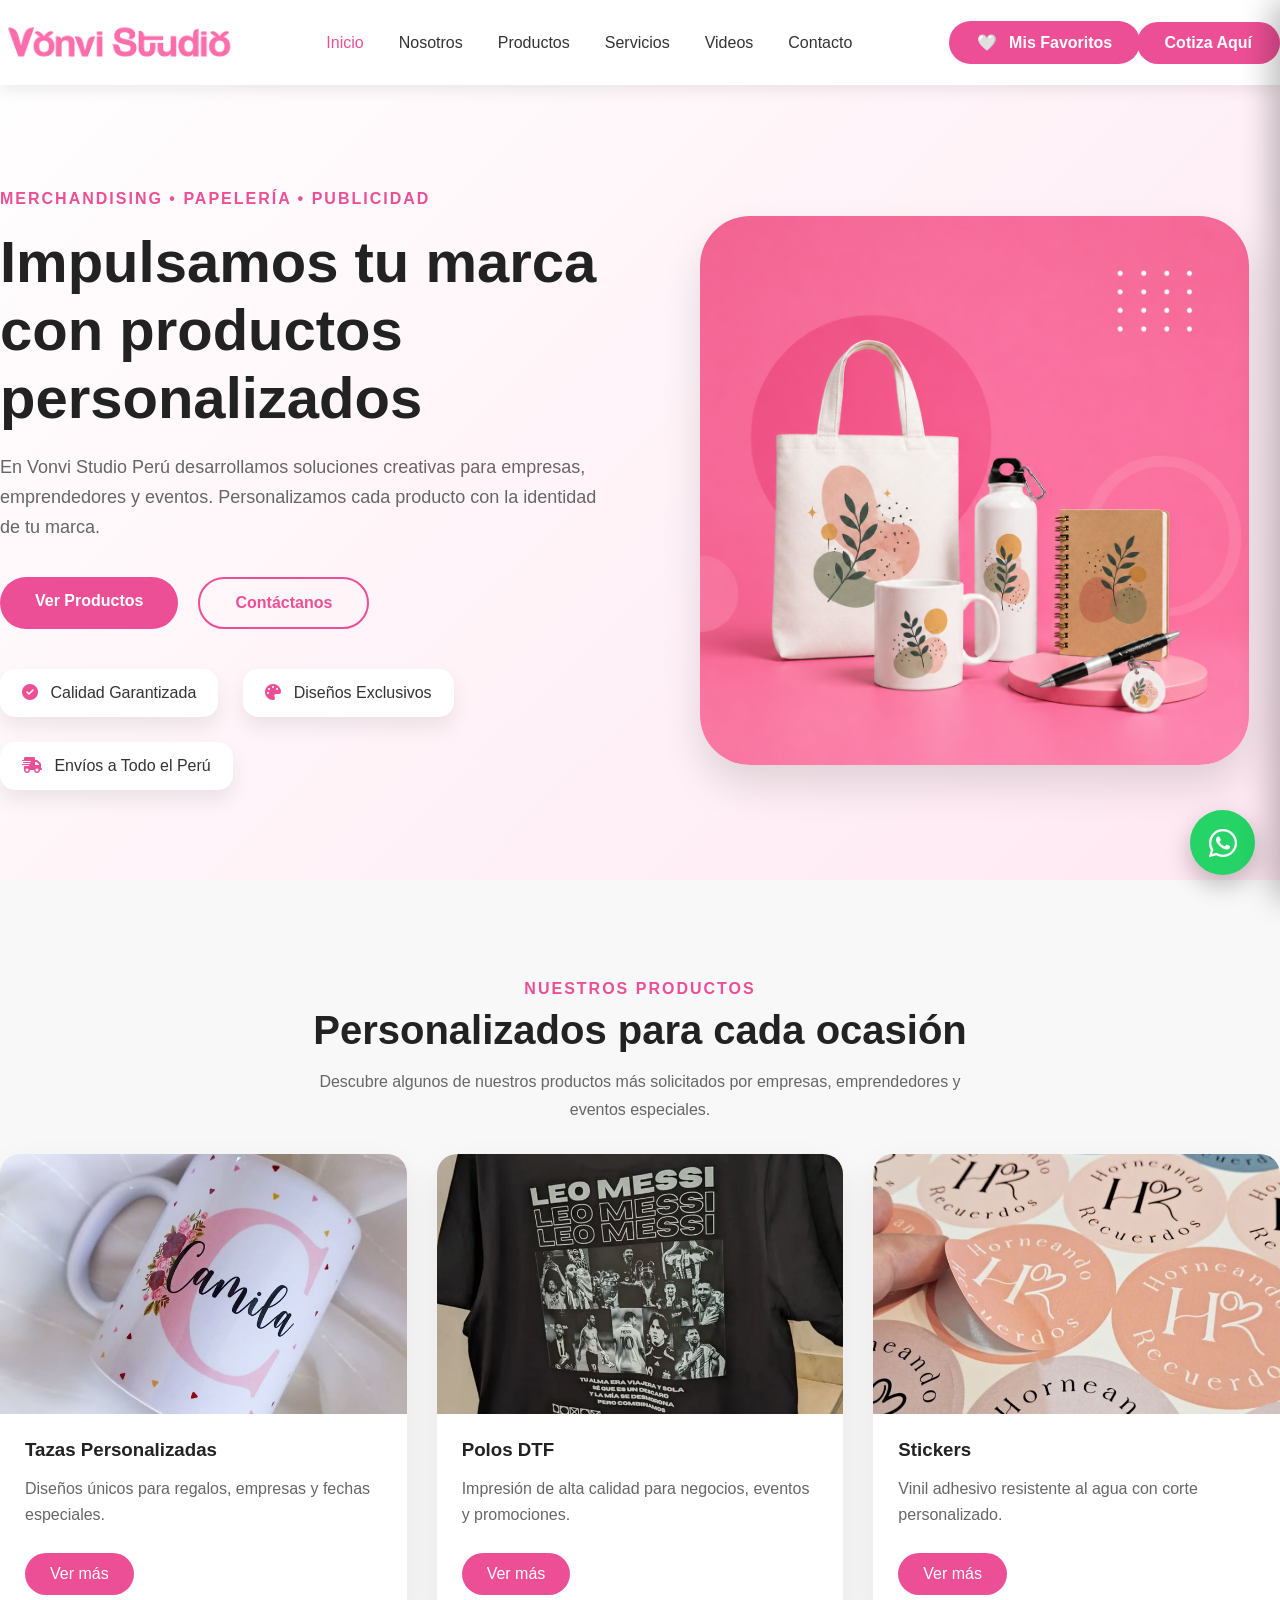
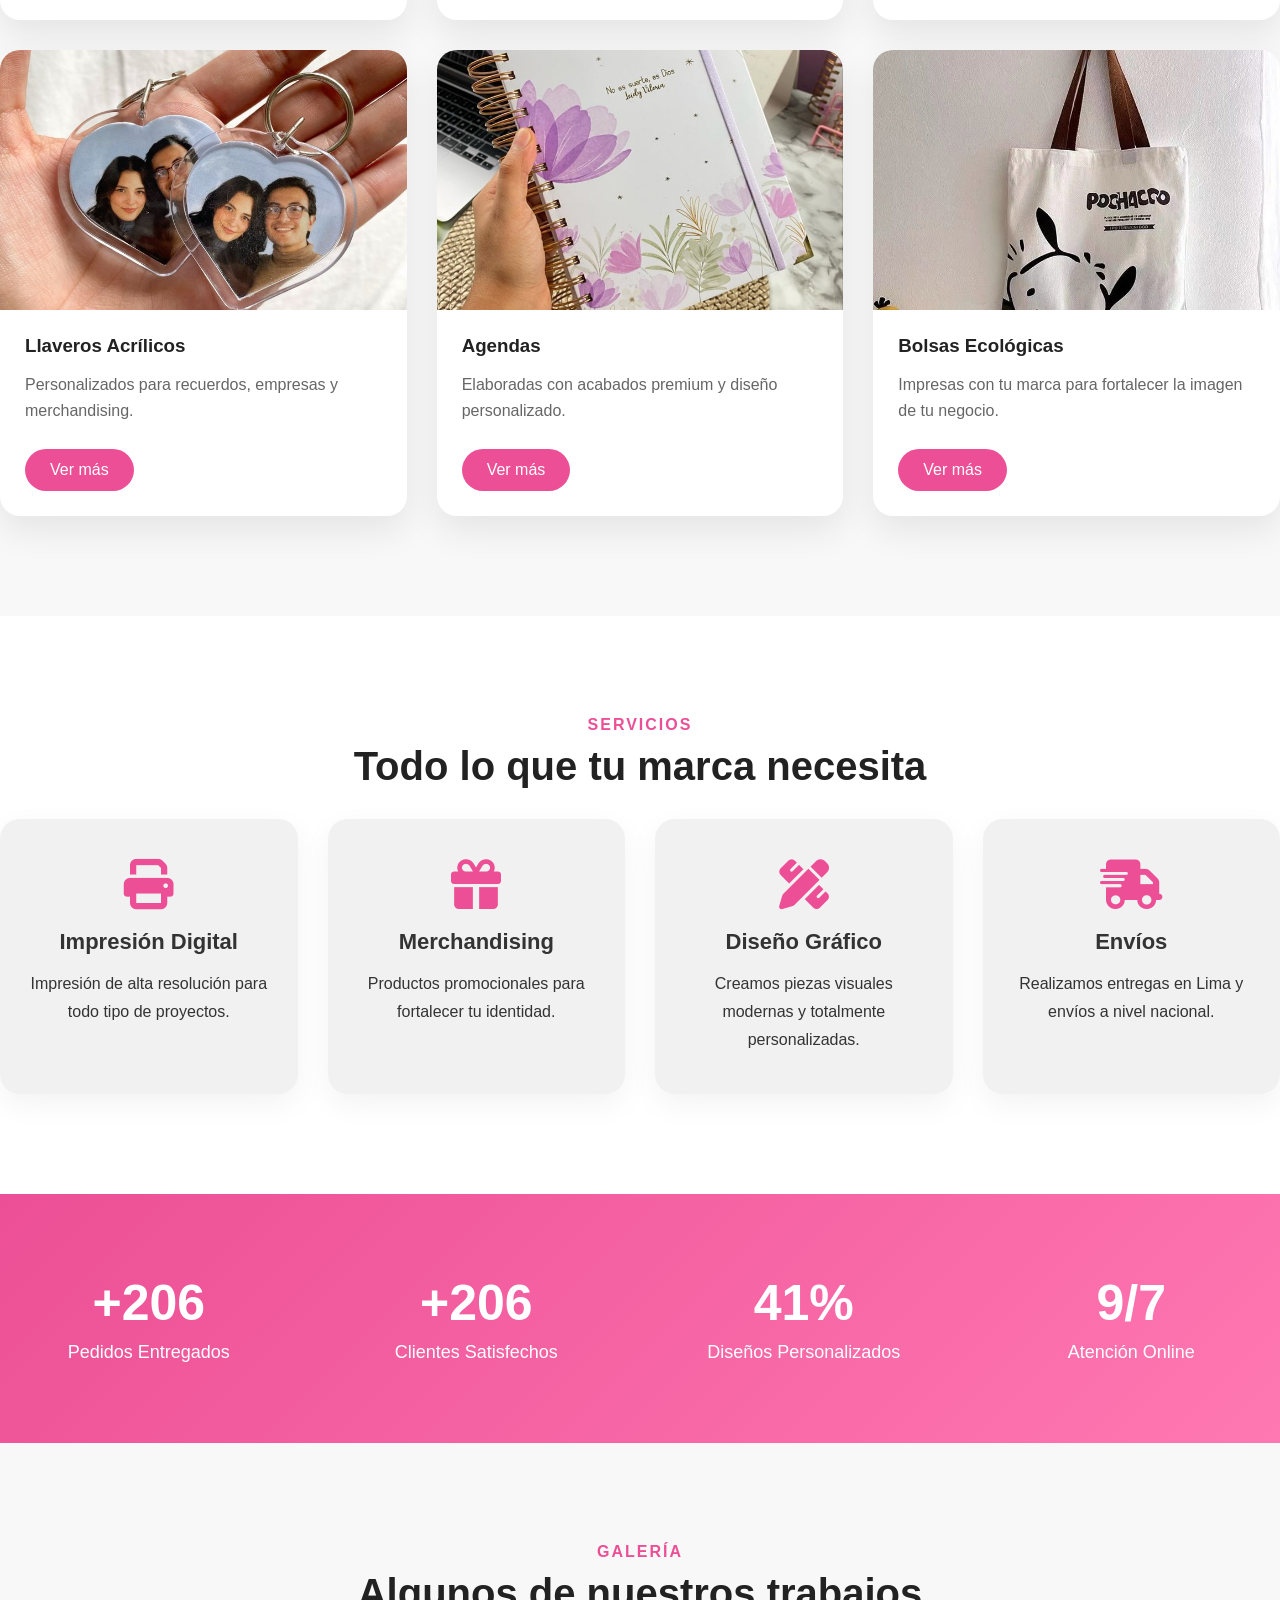
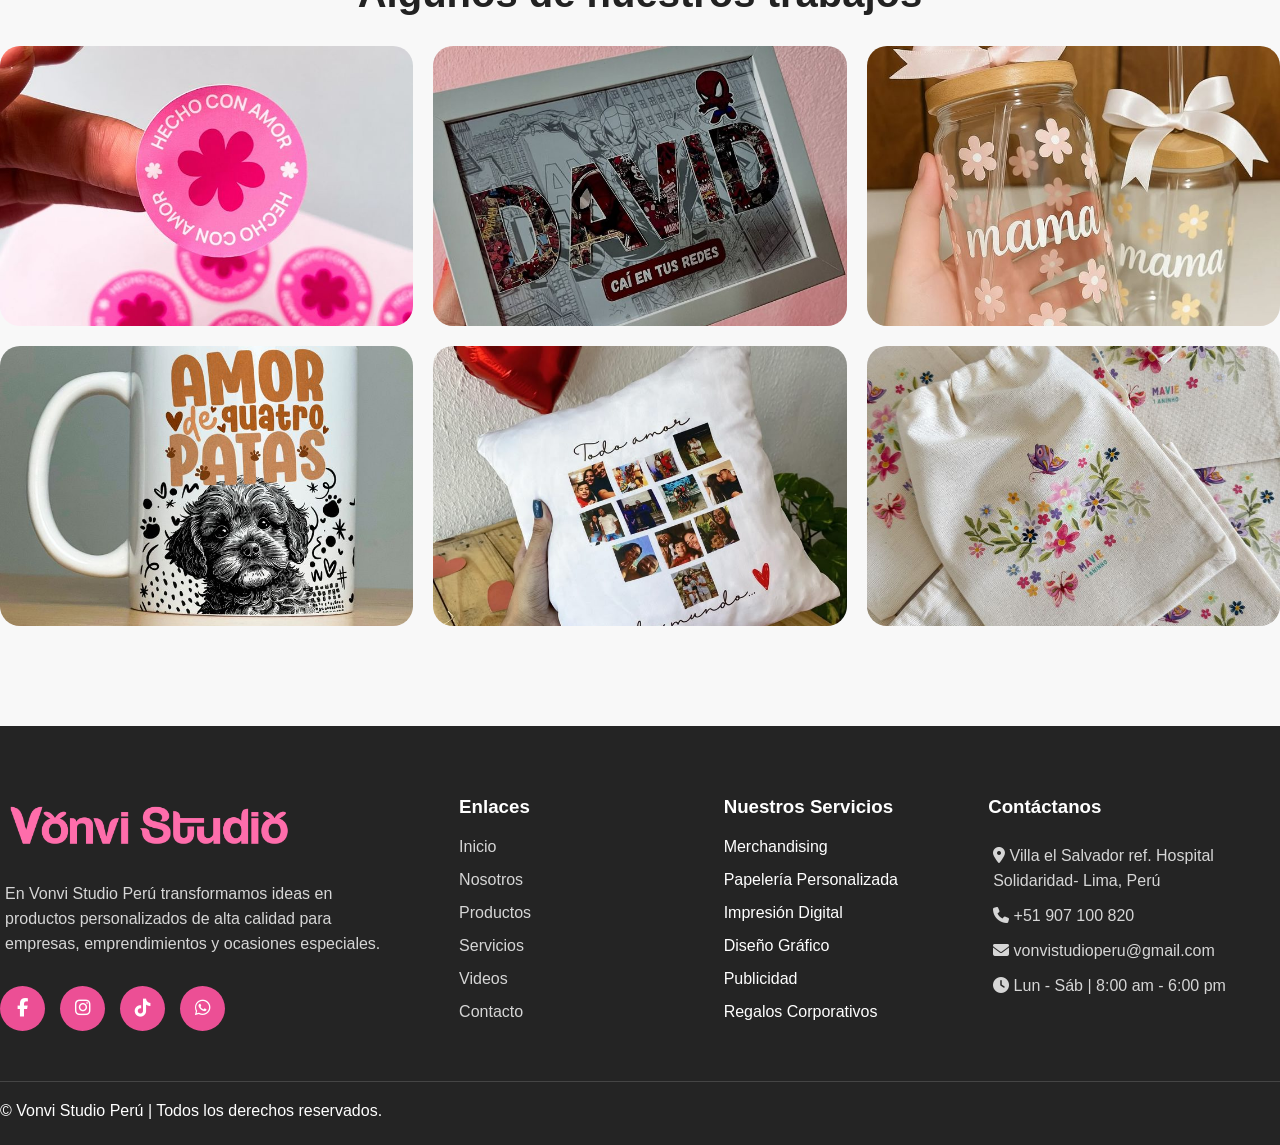
==== commit feeeeab4: "index.html" ====
--- a/index.html
+++ b/index.html
@@ -33,7 +33,7 @@
 
                 <a href="index.html">
 
-                    <img src="img/logo.png" alt="Vonvi Studio">
+                    <img src="logo.png" alt="Vonvi Studio">
 
                 </a>
 
@@ -152,7 +152,7 @@
             <div class="hero-imagen">
 
 
-                <img src="img/banner-principal.png">
+                <img src="banner-principal.png">
             </div>
 
         </div>
@@ -183,7 +183,7 @@
 
                     <div class="imagen-producto">
 
-                        <img src="img/tazas.jpg" alt="Tazas Personalizadas">
+                        <img src="tazas.jpg" alt="Tazas Personalizadas">
 
                     </div>
 
@@ -207,7 +207,7 @@
 
                     <div class="imagen-producto">
 
-                        <img src="img/polos.jpg" alt="Polos Personalizados">
+                        <img src="polos.jpg" alt="Polos Personalizados">
 
                     </div>
 
@@ -231,7 +231,7 @@
 
                     <div class="imagen-producto">
 
-                        <img src="img/stickers.jpg" alt="Stickers">
+                        <img src="stickers.jpg" alt="Stickers">
 
                     </div>
 
@@ -255,7 +255,7 @@
 
                     <div class="imagen-producto">
 
-                        <img src="img/llaveros.jpg" alt="Llaveros">
+                        <img src="llaveros.jpg" alt="Llaveros">
 
                     </div>
 
@@ -279,7 +279,7 @@
 
                     <div class="imagen-producto">
 
-                        <img src="img/agendas.jpg" alt="Agendas">
+                        <img src="agendas.jpg" alt="Agendas">
 
                     </div>
 
@@ -303,7 +303,7 @@
 
                     <div class="imagen-producto">
 
-                        <img src="img/bolsas.jpg" alt="Bolsas">
+                        <img src="bolsas.jpg" alt="Bolsas">
 
                     </div>
 
@@ -439,12 +439,12 @@
 
             <div class="grid-galeria">
 
-                <img src="img/galeria1.jpg" alt="">
-                <img src="img/galeria2.jpg" alt="">
-                <img src="img/galeria3.jpg" alt="">
-                <img src="img/galeria4.jpg" alt="">
-                <img src="img/galeria5.jpg" alt="">
-                <img src="img/galeria6.jpg" alt="">
+                <img src="galeria1.jpg" alt="">
+                <img src="galeria2.jpg" alt="">
+                <img src="galeria3.jpg" alt="">
+                <img src="galeria4.jpg" alt="">
+                <img src="galeria5.jpg" alt="">
+                <img src="galeria6.jpg" alt="">
 
             </div>
 
@@ -460,7 +460,7 @@
 
                 <div class="footer-col">
 
-                    <img src="img/logo.png" alt="Vonvi Studio" class="logo-footer">
+                    <img src="logo.png" alt="Vonvi Studio" class="logo-footer">
 
                     <p>
                         En Vonvi Studio Perú transformamos ideas en productos personalizados de alta calidad para
@@ -529,7 +529,7 @@
 
                     <h3>Contáctanos</h3>
 
-                    <p><i class="fas fa-location-dot"></i> Chorrillos ref. Parque Belen- Lima, Perú</p>
+                    <p><i class="fas fa-location-dot"></i> Villa el Salvador ref. Hospital Solidaridad- Lima, Perú</p>
 
                     <p><i class="fas fa-phone"></i> +51 907 100 820</p>
 
